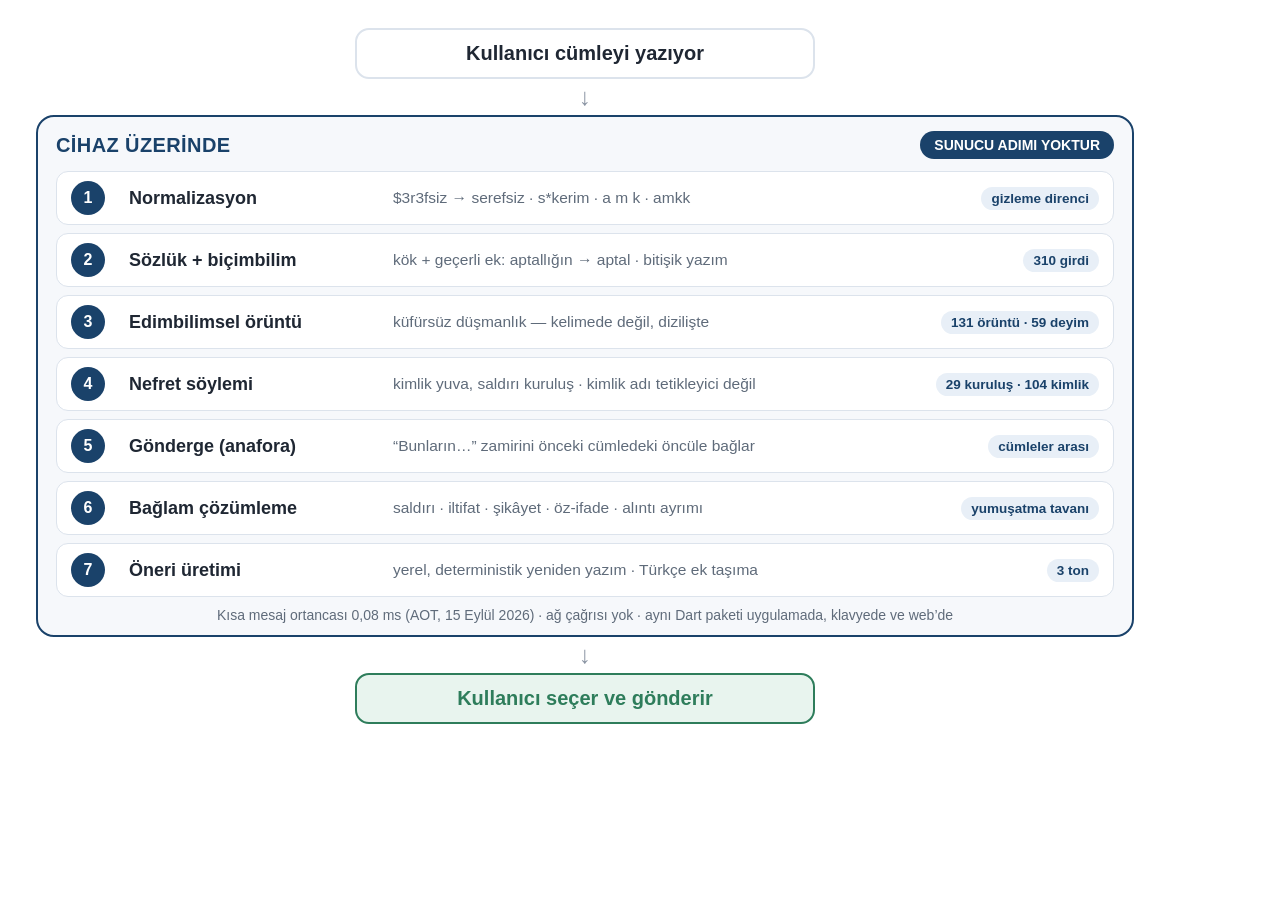
==== docs/gorseller/sunum/sekil1b_mimari.html @ 54053237 "docs: kullanılabilirlik testi uygulandı; altıncı geçiş kaydı ve bayat sayı düzeltmeleri KULLANILABİL" ====
<!doctype html>
<html lang="tr">
<head>
<meta charset="utf-8">
<title>Şekil 1 — Cihaz üstü çözümleme hattı</title>
<link rel="stylesheet" href="ortak.css">
<style>
  .box { border: 2px solid var(--line); border-radius: 14px; background: var(--white); text-align: center; padding: 12px 16px; font-weight: 700; font-size: 20px; width: 460px; margin: 0 auto; }
  .arrow { text-align: center; color: var(--faint); font-size: 24px; line-height: 1; margin: 6px 0; }
  .device { border: 2.5px solid var(--brand); border-radius: 18px; background: var(--paper); padding: 14px 18px 12px; }
  .device .head { display: flex; justify-content: space-between; align-items: center; margin-bottom: 12px; }
  .device .head b { color: var(--brand); font-size: 20px; letter-spacing: .02em; }
  .pill { background: var(--brand); color: #fff; font-weight: 700; font-size: 14px; border-radius: 999px; padding: 6px 14px; }
  .layers { display: grid; gap: 8px; }
  .layer { display: grid; grid-template-columns: 44px 250px 1fr auto; align-items: center; gap: 14px; background: var(--white); border: 1.5px solid var(--line); border-radius: 12px; padding: 9px 14px; }
  .dot { width: 34px; height: 34px; border-radius: 50%; background: var(--brand); color: #fff; font-weight: 700; display: grid; place-items: center; font-size: 16px; }
  .layer b { font-size: 18px; }
  .layer span { color: var(--muted); font-size: 15.5px; }
  .layer em { font-style: normal; font-size: 13.5px; font-weight: 700; color: var(--brand); background: var(--brand-soft); border-radius: 999px; padding: 4px 10px; white-space: nowrap; }
  .foot { text-align: center; color: var(--muted); font-size: 14px; margin-top: 10px; }
  .out { border-color: var(--green); background: var(--green-bg); color: var(--green); }
</style>
</head>
<body>
  <div class="box">Kullanıcı cümleyi yazıyor</div>
  <div class="arrow">↓</div>
  <section class="device">
    <div class="head"><b>CİHAZ ÜZERİNDE</b><span class="pill">SUNUCU ADIMI YOKTUR</span></div>
    <div class="layers">
      <div class="layer"><div class="dot">1</div><b>Normalizasyon</b><span>$3r3fsiz → serefsiz · s*kerim · a m k · amkk</span><em>gizleme direnci</em></div>
      <div class="layer"><div class="dot">2</div><b>Sözlük + biçimbilim</b><span>kök + geçerli ek: aptallığın → aptal · bitişik yazım</span><em>310 girdi</em></div>
      <div class="layer"><div class="dot">3</div><b>Edimbilimsel örüntü</b><span>küfürsüz düşmanlık — kelimede değil, dizilişte</span><em>131 örüntü · 59 deyim</em></div>
      <div class="layer"><div class="dot">4</div><b>Nefret söylemi</b><span>kimlik yuva, saldırı kuruluş · kimlik adı tetikleyici değil</span><em>29 kuruluş · 104 kimlik</em></div>
      <div class="layer"><div class="dot">5</div><b>Gönderge (anafora)</b><span>“Bunların…” zamirini önceki cümledeki öncüle bağlar</span><em>cümleler arası</em></div>
      <div class="layer"><div class="dot">6</div><b>Bağlam çözümleme</b><span>saldırı · iltifat · şikâyet · öz-ifade · alıntı ayrımı</span><em>yumuşatma tavanı</em></div>
      <div class="layer"><div class="dot">7</div><b>Öneri üretimi</b><span>yerel, deterministik yeniden yazım · Türkçe ek taşıma</span><em>3 ton</em></div>
    </div>
    <p class="foot">Kısa mesaj ortancası 0,08 ms (AOT, 15 Eylül 2026) · ağ çağrısı yok · aynı Dart paketi uygulamada, klavyede ve web’de</p>
  </section>
  <div class="arrow">↓</div>
  <div class="box out">Kullanıcı seçer ve gönderir</div>
</body>
</html>
---- docs/gorseller/sunum/ortak.css ----
/* Sunum şekilleri — TEKNOFEST sunum şablonunun paleti (lacivert başlık, turuncu vurgu).
   Edge ile PNG'ye çevrilir: docs/gorseller/sunum/uret.ps1 */
:root {
  --brand: #1a426a; --brand-soft: #e8eff7;
  --accent: #e8900c; --accent-soft: #fdf1dd;
  --ink: #1f2733; --muted: #5f6b7a; --faint: #8a94a3;
  --line: #dce3ec; --paper: #f6f8fb; --white: #ffffff;
  --green: #2e7d5b; --green-bg: #e8f4ee;
  --amber: #c98a0b; --amber-bg: #fdf3e1;
  --orange: #d9661a; --orange-bg: #fdece0;
  --harm: #c0392b; --harm-bg: #fbeae8;
  --slate: #a3acb9;
}
* { box-sizing: border-box; margin: 0; padding: 0; }
html, body { background: var(--white); }
body {
  font-family: "Segoe UI", Arial, "Helvetica Neue", sans-serif;
  color: var(--ink);
  width: 1170px;
  padding: 28px 36px;
  -webkit-font-smoothing: antialiased;
}
.eyebrow { font-size: 13px; font-weight: 700; letter-spacing: .08em; text-transform: uppercase; color: var(--faint); }
.rule { height: 1px; background: var(--line); margin: 10px 0 18px; }
.note {
  border: 2px solid var(--brand); background: var(--brand-soft); color: var(--brand);
  border-radius: 14px; padding: 12px 18px; font-weight: 700; font-size: 17px; text-align: center;
}
.num { font-variant-numeric: tabular-nums; }
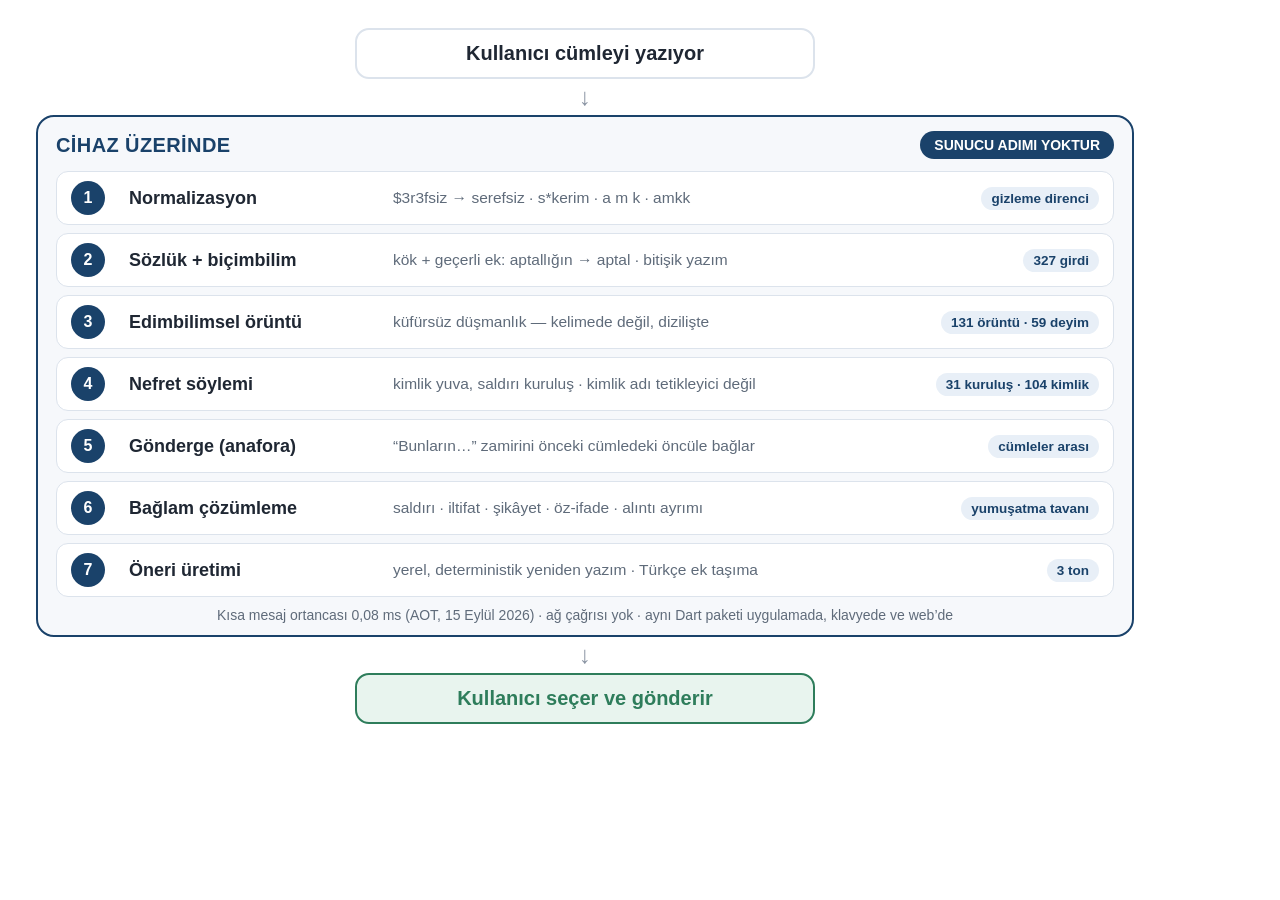
==== commit 8bbdc420: "docs: sunum sayilari 19 Eylul motoruna guncellendi, yeni juri sorulari Sozluk 327, test 920; docs/17" ====
--- a/docs/gorseller/sunum/sekil1b_mimari.html
+++ b/docs/gorseller/sunum/sekil1b_mimari.html
@@ -28,9 +28,9 @@
     <div class="head"><b>CİHAZ ÜZERİNDE</b><span class="pill">SUNUCU ADIMI YOKTUR</span></div>
     <div class="layers">
       <div class="layer"><div class="dot">1</div><b>Normalizasyon</b><span>$3r3fsiz → serefsiz · s*kerim · a m k · amkk</span><em>gizleme direnci</em></div>
-      <div class="layer"><div class="dot">2</div><b>Sözlük + biçimbilim</b><span>kök + geçerli ek: aptallığın → aptal · bitişik yazım</span><em>310 girdi</em></div>
+      <div class="layer"><div class="dot">2</div><b>Sözlük + biçimbilim</b><span>kök + geçerli ek: aptallığın → aptal · bitişik yazım</span><em>327 girdi</em></div>
       <div class="layer"><div class="dot">3</div><b>Edimbilimsel örüntü</b><span>küfürsüz düşmanlık — kelimede değil, dizilişte</span><em>131 örüntü · 59 deyim</em></div>
-      <div class="layer"><div class="dot">4</div><b>Nefret söylemi</b><span>kimlik yuva, saldırı kuruluş · kimlik adı tetikleyici değil</span><em>29 kuruluş · 104 kimlik</em></div>
+      <div class="layer"><div class="dot">4</div><b>Nefret söylemi</b><span>kimlik yuva, saldırı kuruluş · kimlik adı tetikleyici değil</span><em>31 kuruluş · 104 kimlik</em></div>
       <div class="layer"><div class="dot">5</div><b>Gönderge (anafora)</b><span>“Bunların…” zamirini önceki cümledeki öncüle bağlar</span><em>cümleler arası</em></div>
       <div class="layer"><div class="dot">6</div><b>Bağlam çözümleme</b><span>saldırı · iltifat · şikâyet · öz-ifade · alıntı ayrımı</span><em>yumuşatma tavanı</em></div>
       <div class="layer"><div class="dot">7</div><b>Öneri üretimi</b><span>yerel, deterministik yeniden yazım · Türkçe ek taşıma</span><em>3 ton</em></div>
